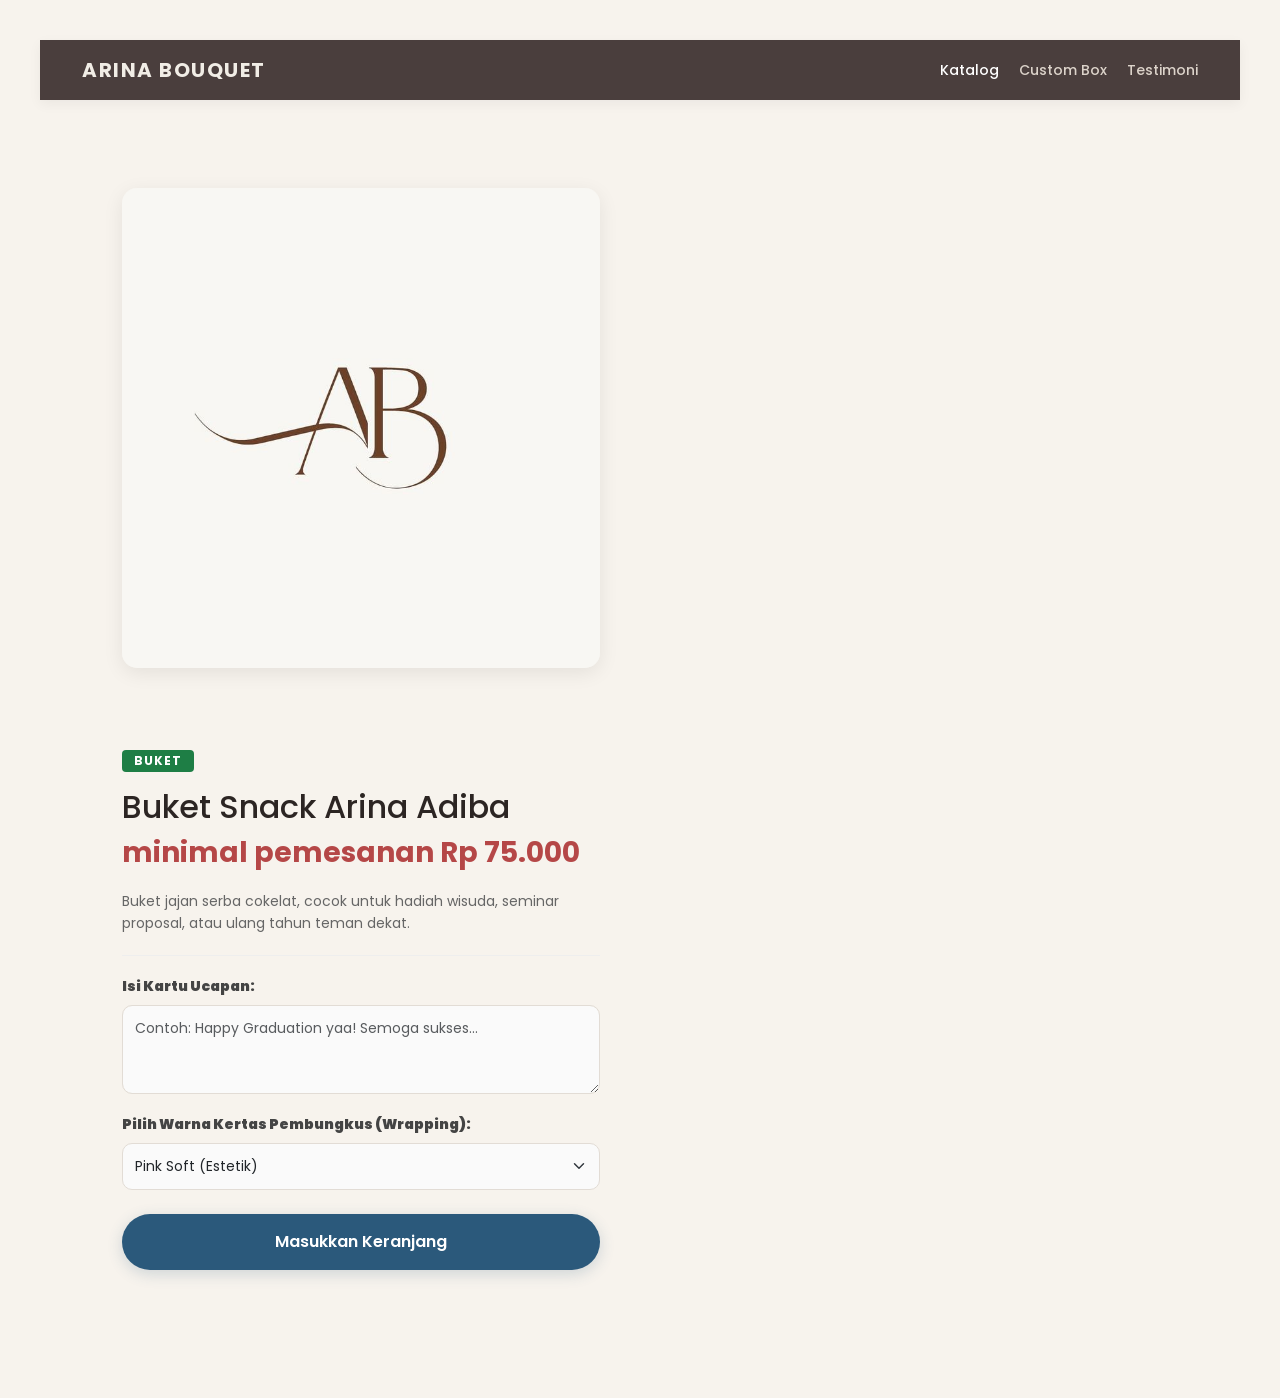
==== index.html @ 1d01c006 "upload web buket arina" ====
<!DOCTYPE html>
<html lang="id">
<head>
    <meta charset="UTF-8">
    <meta name="viewport" content="width=device-width, initial-scale=1.0">
    <title>Detail Produk - Toko Hadiah</title>
    <link rel="preconnect" href="https://fonts.googleapis.com">
    <link rel="preconnect" href="https://fonts.gstatic.com" crossorigin>
    <link href="https://fonts.googleapis.com/css2?family=Poppins:wght@300;400;600;700&display=swap" rel="stylesheet">
    
    <link href="https://cdn.jsdelivr.net/npm/bootstrap@5.3.0/dist/css/bootstrap.min.css" rel="stylesheet">
    
    <link rel="stylesheet" href="style.css">
</head>
<body>

<nav class="navbar navbar-expand-lg custom-navbar mb-5">
    <div class="container">
        <a class="navbar-brand-custom" href="#">ARINA BOUQUET</a>
        
        <div class="navbar-links-custom">
            <a href="#" class="nav-link-item active">Katalog</a>
            <a href="#" class="nav-link-item">Custom Box</a>
            <a href="#" class="nav-link-item">Testimoni</a>
        </div>
    </div>
</nav>
<div class="container mb-5">
    <div class="col-md-6 product-left">
    <img src="buket-choco.jpg" class="img-fluid product-image" alt="Buket Snack Choco Berry">
</div>

        <div class="col-md-6 product-right">
            <span class="badge mb-2" id="kategori-produk">BUKET</span>
            <h1 id="nama-produk" class="mt-2">Buket Snack Arina Adiba</h1>
            <h2 class="price">minimal pemesanan Rp 75.000</h2>
            <p class="description">Buket jajan serba cokelat, cocok untuk hadiah wisuda, seminar proposal, atau ulang tahun teman dekat.</p>
            
            <form id="form-pemesanan">
                <div class="mb-3">
                    <label class="form-label"><b>Isi Kartu Ucapan:</b></label>
                    <textarea class="form-control" rows="3" placeholder="Contoh: Happy Graduation yaa! Semoga sukses..." required></textarea>
                </div>

                <div id="opsi-buket" class="mb-4">
                    <label class="form-label"><b>Pilih Warna Kertas Pembungkus (Wrapping):</b></label>
                    <select class="form-select" id="warna-wrapping">
                        <option value="Pink Soft">Pink Soft (Estetik)</option>
                        <option value="Navy Blue">Navy Blue (Maskulin)</option>
                        <option value="Black Gold">Black Gold (Eksklusif)</option>
                        <option value="Sage Green">Sage Green (Kekinian)</option>
                    </select>
                </div>

                <button type="submit" class="btn-keranjang">Masukkan Keranjang</button>
            </form>
        </div>
        
    </div>
</div>

</body>

</html>

<script>
    document.getElementById('form-pemesanan').addEventListener('submit', function(event) {
        // Mencegah halaman refresh otomatis
        event.preventDefault(); 

        // 1. Ambil data dari inputan pembeli
        let namaProduk = document.getElementById('nama-produk').innerText;
        let ucapan = document.querySelector('textarea').value;
        let warnaWrapping = document.getElementById('warna-wrapping').value;

        // 2. Atur nomor WhatsApp tokomu (Gunakan kode negara 62, jangan pakai angka 0 di depan)
        // Contoh: jika 081234567890 ganti jadi 6281234567890
        let nomorWA = "+62 858-3214-6120"; 

        // 3. Susun template pesan teks otomatis untuk WhatsApp
        let teksKirim = `Halo Arina Bouquet, saya ingin memesan:%0A%0A` +
                        `*Produk:* ${namaProduk}%0A` +
                        `*Warna Kertas (Wrapping):* ${warnaWrapping}%0A` +
                        `*Isi Kartu Ucapan:* "${ucapan}"%0A%0A` +
                        `Mohon info total harga dan ongkirnya ya, terima kasih!`;

        // 4. Buka link WhatsApp di tab baru
        let urlWhatsApp = `https://api.whatsapp.com/send?phone=${nomorWA}&text=${teksKirim}`;
        window.open(urlWhatsApp, '_blank');
    });
</script>
---- style.css ----
/* Tambahkan aturan ini di baris paling atas untuk override font bawaan Bootstrap */
* {
    font-family: 'Poppins', sans-serif !important;
}

body {
    background-color: #f7f3ed; 
    color: #333;
    padding: 40px 0;
}

.product-container {
    background-color: #ffffff;
    border-radius: 20px;
    overflow: hidden;
    box-shadow: 0 10px 30px rgba(0, 0, 0, 0.05);
    margin: 0 auto;
    max-width: 1000px;
}

/* Pastikan padding di sisi kiri dan kanan seimbang */
.product-left, .product-right {
    padding: 40px !important;
}

.product-image {
    width: 100%;
    height: 450px; /* Batasi tinggi gambar biar seragam dan estetik */
    border-radius: 12px;
    object-fit: cover; /* Biar foto tidak gepeng */
}

.badge {
    background-color: #1e7e45 !important; /* Memastikan warna hijau gelap premium aktif */
    color: white;
    padding: 6px 14px;
    font-size: 11px;
    font-weight: 600;
    border-radius: 20px;
    letter-spacing: 1px;
}

.price {
    color: #b54747; 
    font-size: 32px;
    font-weight: 700;
    margin: 5px 0 15px 0;
}

.description {
    color: #666;
    line-height: 1.6;
    border-bottom: 1px solid #eee;
    padding-bottom: 20px;
    margin-bottom: 25px;
    font-size: 14px;
}

/* Mempercantik elemen form bawaan bootstrap */
.form-control, .form-select {
    border: 1px solid #e2dcd5 !important;
    border-radius: 10px !important;
    padding: 12px !important;
    font-size: 14px !important;
    background-color: #fafafa !important;
}

.form-control:focus, .form-select:focus {
    border-color: #b54747 !important;
    box-shadow: 0 0 0 0.2rem rgba(181, 71, 71, 0.15) !important;
}

/* Tombol utama */
.btn-keranjang {
    width: 100%;
    background-color: #2b597b; 
    color: white;
    border: none;
    padding: 14px;
    font-size: 16px;
    font-weight: 600;
    border-radius: 30px; 
    cursor: pointer;
    transition: all 0.3s ease;
}

.btn-keranjang:hover {
    background-color: #1f425c;
    transform: translateY(-2px);
    box-shadow: 0 5px 15px rgba(43, 89, 123, 0.3);
}
/* 1. Mengatur Background Halaman & Font Global */
body {
    background-color: #f7f3ed; /* Warna krem estetik, bukan putih polos */
    font-family: 'Poppins', 'Segoe UI', sans-serif;
    color: #333;
    padding: 40px;
}

/* 2. Membuat Layout Kiri-Kanan (Responsive) */
.product-container {
    display: flex;
    max-width: 1100px;
    margin: 0 auto;
    background-color: #ffffff;
    border-radius: 20px;
    overflow: hidden;
    box-shadow: 0 10px 30px rgba(0, 0, 0, 0.05); /* Efek bayangan halus */
}

.product-left, .product-right {
    flex: 1;
    padding: 40px;
}

/* 3. Merapikan Gambar Produk */
.product-image {
    width: 100%;
    height: auto;
    border-radius: 12px;
    object-fit: cover;
}

/* 4. Menghias Teks & Badge Hijau */
.badge {
    background-color: #1e7e45;
    color: white;
    padding: 5px 12px;
    font-size: 12px;
    font-weight: bold;
    border-radius: 4px;
    letter-spacing: 1px;
}

h1 {
    font-size: 32px;
    margin-top: 15px;
    color: #2c2523; /* Cokelat sangat gelap agar elegan */
}

.price {
    color: #b54747; /* Warna merah marun/terakota lembut, tidak merah menyala */
    font-size: 28px;
    font-weight: 700;
    margin: 10px 0 20px 0;
}

.description {
    color: #666;
    line-height: 1.6;
    border-bottom: 1px solid #eee;
    padding-bottom: 20px;
    margin-bottom: 20px;
}

/* 5. Mempercantik Input Form & Textarea */
label {
    font-weight: 600;
    font-size: 14px;
    color: #444;
    display: block;
    margin-bottom: 8px;
}

textarea, select {
    width: 100%;
    padding: 12px;
    border: 1px solid #ddd;
    border-radius: 8px;
    background-color: #fafafa;
    font-size: 14px;
    margin-bottom: 20px;
    transition: 0.3s;
}

/* Efek saat input diklik */
textarea:focus, select:focus {
    border-color: #bc8f8f; 
    outline: none;
    background-color: #fff;
}

/* 6. Mengubah Tombol Biru Menjadi Premium Soft-Button */
.product-right button, .btn-keranjang {
    width: 100%;
    background-color: #2b597b; /* Mengubah biru gonjreng menjadi Navy-Slate yang mewah */
    color: white;
    border: none;
    padding: 16px;
    font-size: 16px;
    font-weight: 600;
    border-radius: 30px; /* Membuat tombol lonjong melengkung modern */
    cursor: pointer;
    transition: all 0.3s ease;
    box-shadow: 0 4px 15px rgba(43, 89, 123, 0.2);
}

/* Efek hover saat tombol didekati mouse */
.product-right button:hover {
    background-color: #1f425c;
    transform: translateY(-2px); /* Efek sedikit terangkat */
    box-shadow: 0 6px 20px rgba(43, 89, 123, 0.3);
}

/* ==================== STYLING POIN 2: NAVBAR ==================== */
.custom-navbar {
    background-color: #4a3e3d !important; /* Cokelat gelap hangat premium */
    padding: 15px 0;
    box-shadow: 0 4px 12px rgba(0, 0, 0, 0.05);
}

.navbar-brand-custom {
    color: #f1ede6 !important;
    font-size: 20px;
    font-weight: 700;
    text-decoration: none;
    letter-spacing: 1.5px;
}

.navbar-links-custom {
    display: flex;
    gap: 20px;
}

.nav-link-item {
    color: #dcd3ca;
    text-decoration: none;
    font-size: 14px;
    font-weight: 500;
    transition: 0.3s;
}

.nav-link-item:hover, .nav-link-item.active {
    color: #ffffff; /* Berubah putih terang saat diarahkan mouse */
}


/* ==================== STYLING POIN 1: FOTO PRODUK ==================== */
.product-image {
    width: 100%;
    height: 480px; /* Membatasi tinggi frame foto agar seimbang dengan form kanan */
    border-radius: 15px; /* Sudut foto melengkung lembut */
    object-fit: cover; /* KUNCI UTAMA: foto otomatis terpotong rapi tanpa membuat jajan gepeng */
    box-shadow: 0 5px 20px rgba(0,0,0,0.08); /* Bayangan estetik di bawah foto */
    transition: transform 0.5s ease;
}

/* Efek interaktif: Foto akan sedikit membesar pelan saat disentuh cursor */
.product-image:hover {
    transform: scale(1.02);
}
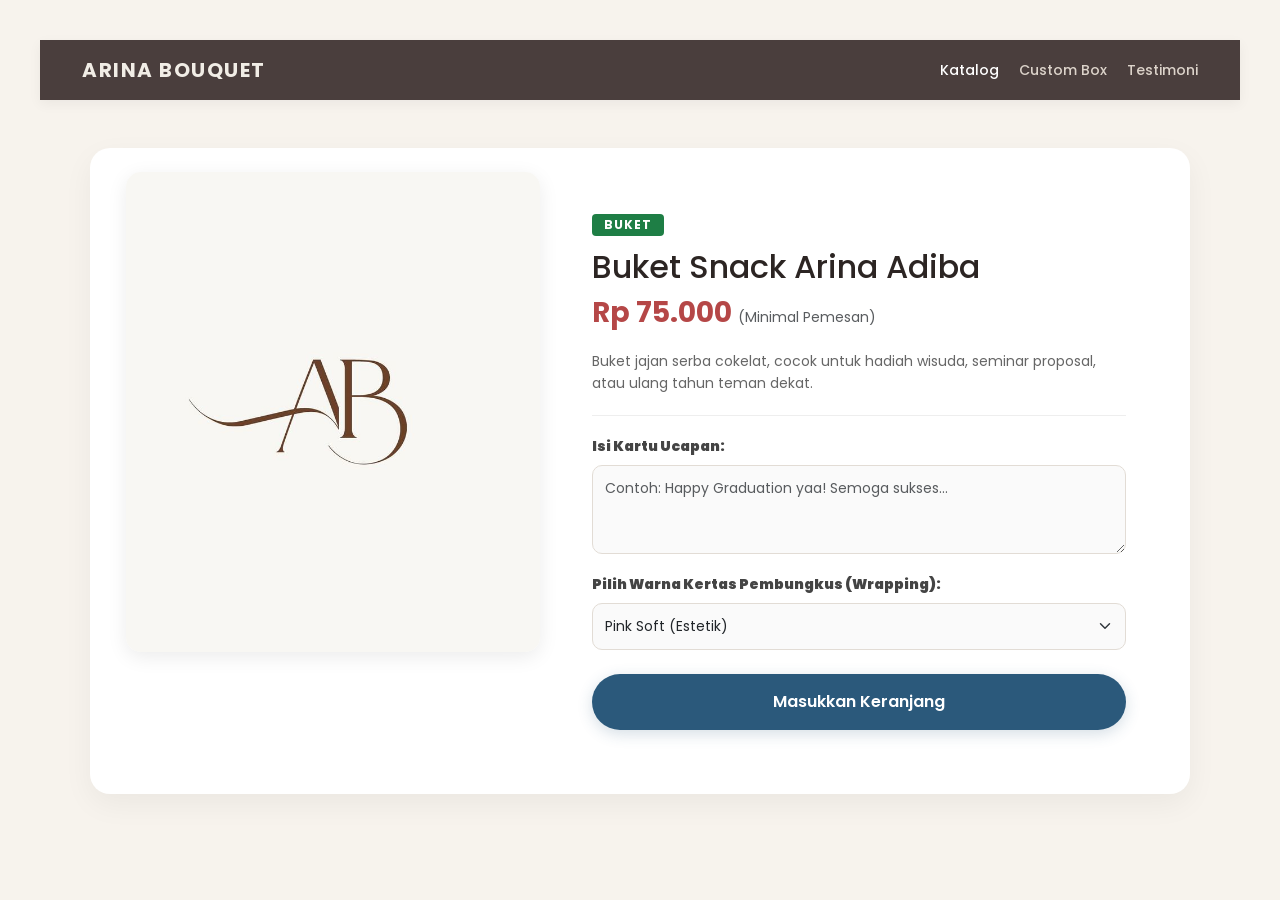
==== commit b96ac8a9: "merapikan layout form menjadi kiri kanan dan edit harga" ====
--- a/index.html
+++ b/index.html
@@ -25,15 +25,17 @@
         </div>
     </div>
 </nav>
-<div class="container mb-5">
-    <div class="col-md-6 product-left">
-    <img src="buket-choco.jpg" class="img-fluid product-image" alt="Buket Snack Choco Berry">
-</div>
+<div class="container my-5">
+    <div class="product-container row align-items-start p-4">
+        
+        <div class="col-md-5 text-center">
+            <img src="buket-choco.jpg" class="img-fluid product-image" alt="Buket Snack Arina Adiba">
+        </div>
 
-        <div class="col-md-6 product-right">
+        <div class="col-md-7 product-right">
             <span class="badge mb-2" id="kategori-produk">BUKET</span>
-            <h1 id="nama-produk" class="mt-2">Buket Snack Arina Adiba</h1>
-            <h2 class="price">minimal pemesanan Rp 75.000</h2>
+            <h1 id="nama-produk" class="mt-1">Buket Snack Arina Adiba</h1>
+            <h2 class="price">Rp 75.000 <span class="text-muted" style="font-size: 14px; font-weight: normal;">(Minimal Pemesan)</span></h2>
             <p class="description">Buket jajan serba cokelat, cocok untuk hadiah wisuda, seminar proposal, atau ulang tahun teman dekat.</p>
             
             <form id="form-pemesanan">
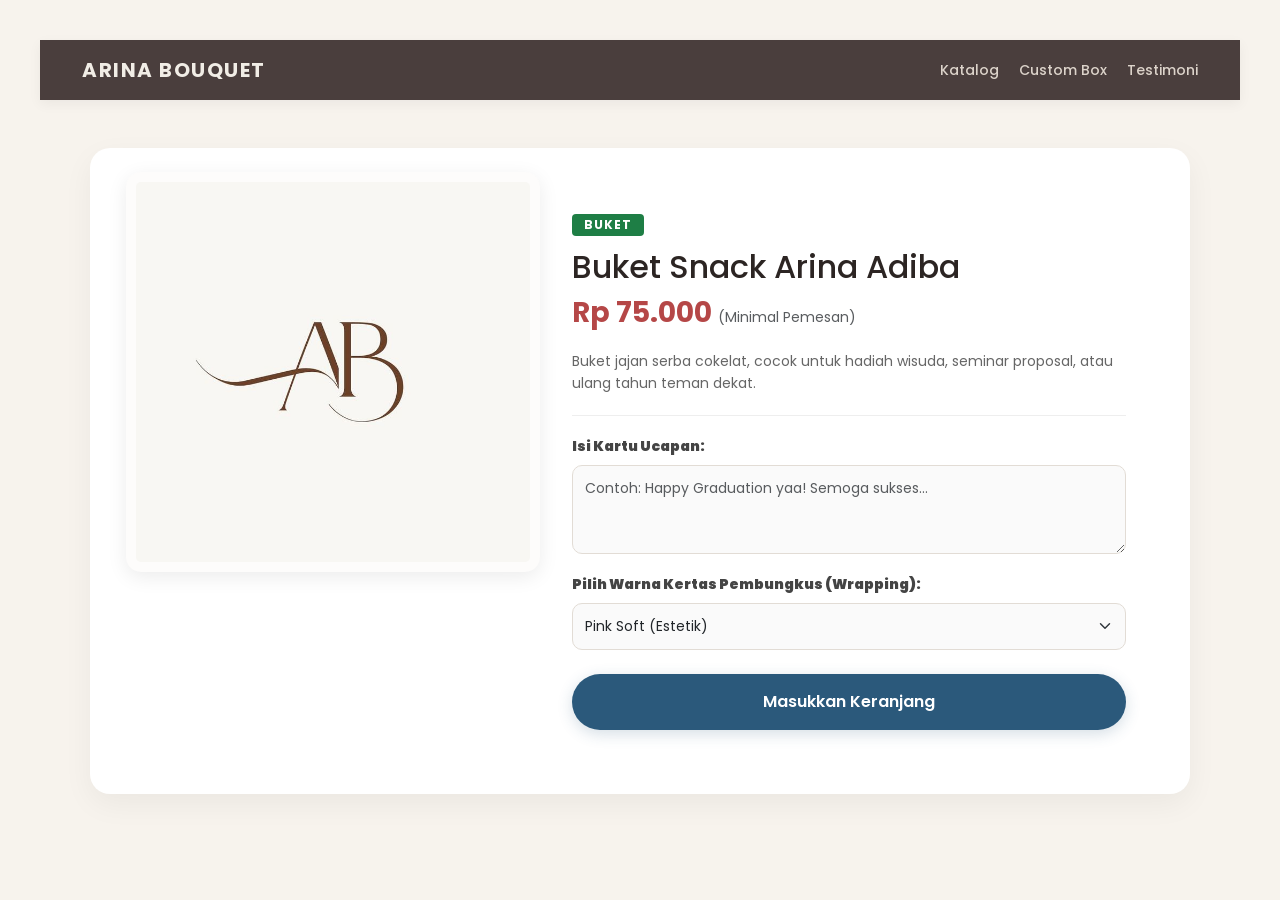
==== commit 136829de: "Add files via upload" ====
--- a/index.html
+++ b/index.html
@@ -10,7 +10,7 @@
     
     <link href="https://cdn.jsdelivr.net/npm/bootstrap@5.3.0/dist/css/bootstrap.min.css" rel="stylesheet">
     
-    <link rel="stylesheet" href="style.css">
+    <link rel="stylesheet" href="style.css?v=1.1">
 </head>
 <body>
 
@@ -19,8 +19,8 @@
         <a class="navbar-brand-custom" href="#">ARINA BOUQUET</a>
         
         <div class="navbar-links-custom">
-            <a href="#" class="nav-link-item active">Katalog</a>
-            <a href="#" class="nav-link-item">Custom Box</a>
+            <a href="#" class="nav-link-item">Katalog</a>
+            <a href="custom-box.html" class="nav-link-item">Custom Box</a>
             <a href="#" class="nav-link-item">Testimoni</a>
         </div>
     </div>
--- a/style.css
+++ b/style.css
@@ -9,25 +9,29 @@
     padding: 40px 0;
 }
 
+/* Pembungkus Utama Konten */
 .product-container {
     background-color: #ffffff;
-    border-radius: 20px;
-    overflow: hidden;
-    box-shadow: 0 10px 30px rgba(0, 0, 0, 0.05);
+    border-radius: 20px; /* Membuat sudut kotak putih melengkung estetik */
+    box-shadow: 0 10px 30px rgba(0, 0, 0, 0.04); /* Efek bayangan tipis agar elegan */
     margin: 0 auto;
-    max-width: 1000px;
-}
-
-/* Pastikan padding di sisi kiri dan kanan seimbang */
-.product-left, .product-right {
-    padding: 40px !important;
-}
-
+    max-width: 1000px; /* Membatasi lebar agar tetap proporsional di layar PC */
+}
+
+/* Mengatur Sisi Kanan Detail & Form */
+.product-right {
+    text-align: left !important; /* Memastikan semua teks rata kiri agar rapi */
+    padding-left: 20px !important;
+}
+
+/* Mengatur Foto Produk */
 .product-image {
     width: 100%;
-    height: 450px; /* Batasi tinggi gambar biar seragam dan estetik */
-    border-radius: 12px;
-    object-fit: cover; /* Biar foto tidak gepeng */
+    max-height: 400px; /* Membatasi tinggi gambar */
+    object-fit: contain; /* Memastikan logo/foto tidak terpotong dan tetap proporsional */
+    background-color: #fdfcfb; /* Background halus di belakang gambar jika transparan */
+    border-radius: 15px;
+    padding: 10px;
 }
 
 .badge {
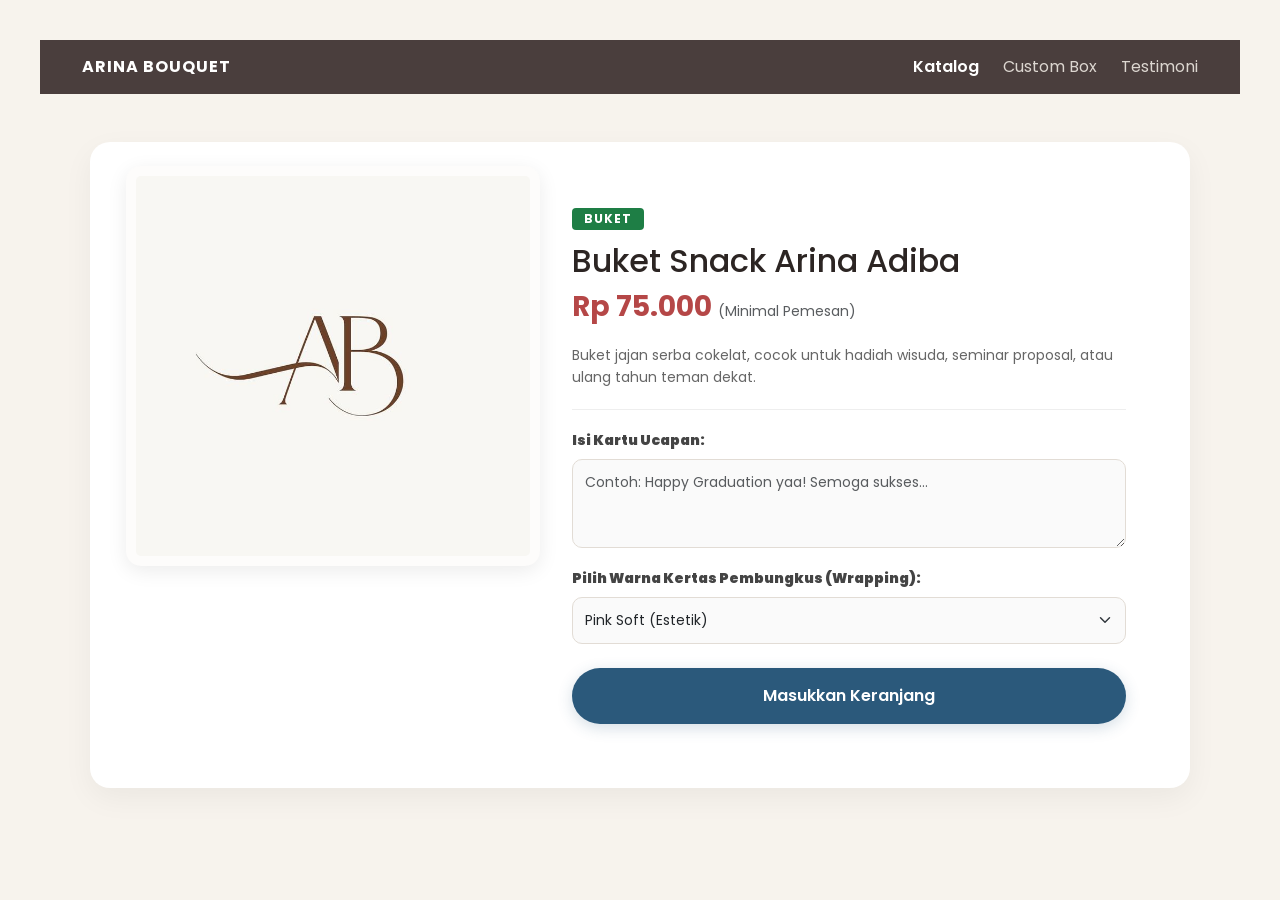
==== commit bccf0eaa: "Add files via upload" ====
--- a/index.html
+++ b/index.html
@@ -10,18 +10,17 @@
     
     <link href="https://cdn.jsdelivr.net/npm/bootstrap@5.3.0/dist/css/bootstrap.min.css" rel="stylesheet">
     
-    <link rel="stylesheet" href="style.css?v=1.1">
+    <link rel="stylesheet" href="style.css?v=1.2">
 </head>
 <body>
 
 <nav class="navbar navbar-expand-lg custom-navbar mb-5">
     <div class="container">
-        <a class="navbar-brand-custom" href="#">ARINA BOUQUET</a>
-        
+        <a class="navbar-brand-custom" href="index.html">ARINA BOUQUET</a>
         <div class="navbar-links-custom">
-            <a href="#" class="nav-link-item">Katalog</a>
+            <a href="index.html" class="nav-link-item active">Katalog</a>
             <a href="custom-box.html" class="nav-link-item">Custom Box</a>
-            <a href="#" class="nav-link-item">Testimoni</a>
+            <a href="testimoni.html" class="nav-link-item">Testimoni</a> 
         </div>
     </div>
 </nav>
--- a/style.css
+++ b/style.css
@@ -208,34 +208,24 @@
 
 /* ==================== STYLING POIN 2: NAVBAR ==================== */
 .custom-navbar {
-    background-color: #4a3e3d !important; /* Cokelat gelap hangat premium */
+    background-color: #4A3E3D; /* Warna cokelat gelap sesuai screenshot */
     padding: 15px 0;
-    box-shadow: 0 4px 12px rgba(0, 0, 0, 0.05);
-}
-
+}
 .navbar-brand-custom {
-    color: #f1ede6 !important;
-    font-size: 20px;
+    color: #ffffff;
     font-weight: 700;
     text-decoration: none;
-    letter-spacing: 1.5px;
-}
-
-.navbar-links-custom {
-    display: flex;
-    gap: 20px;
-}
-
+    letter-spacing: 1px;
+}
 .nav-link-item {
-    color: #dcd3ca;
+    color: #dcd6d0;
     text-decoration: none;
-    font-size: 14px;
-    font-weight: 500;
-    transition: 0.3s;
-}
-
+    margin-left: 20px;
+    transition: color 0.2s;
+}
 .nav-link-item:hover, .nav-link-item.active {
-    color: #ffffff; /* Berubah putih terang saat diarahkan mouse */
+    color: #ffffff;
+    font-weight: 600;
 }
 
 
